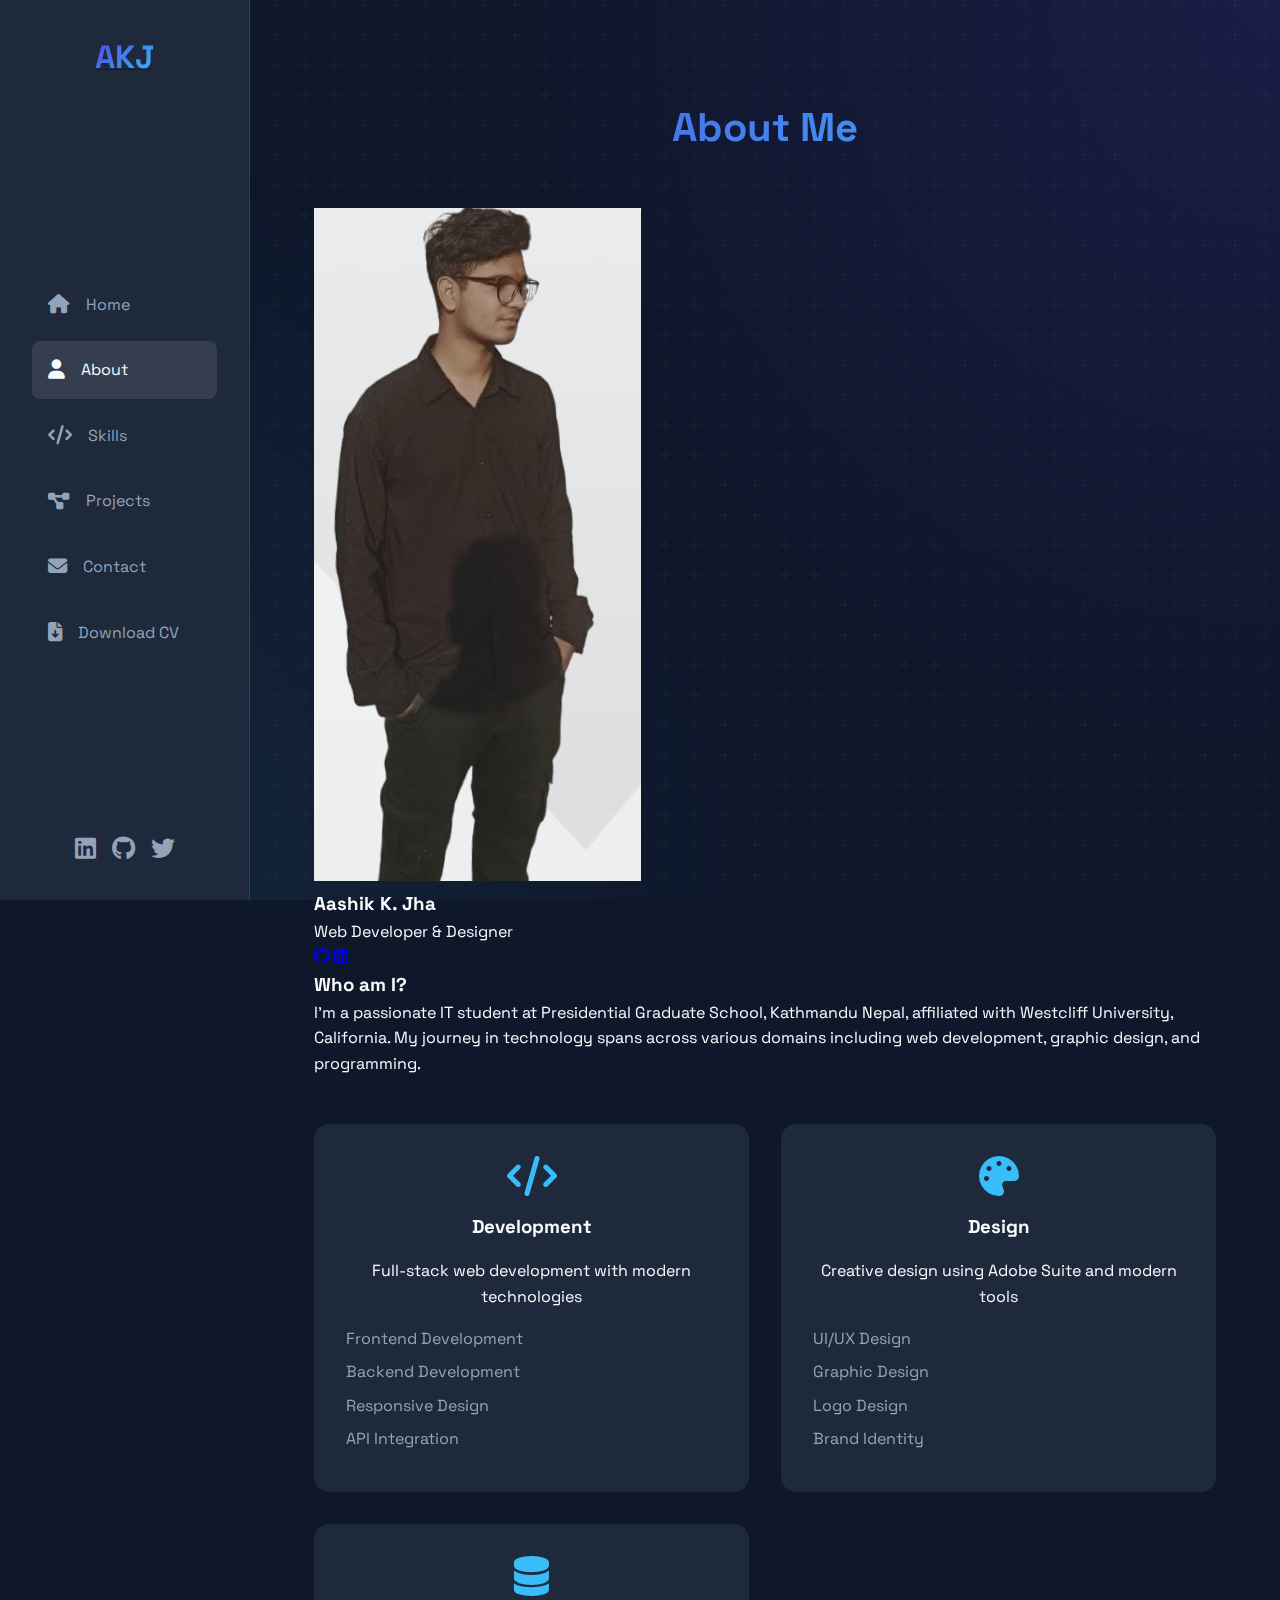
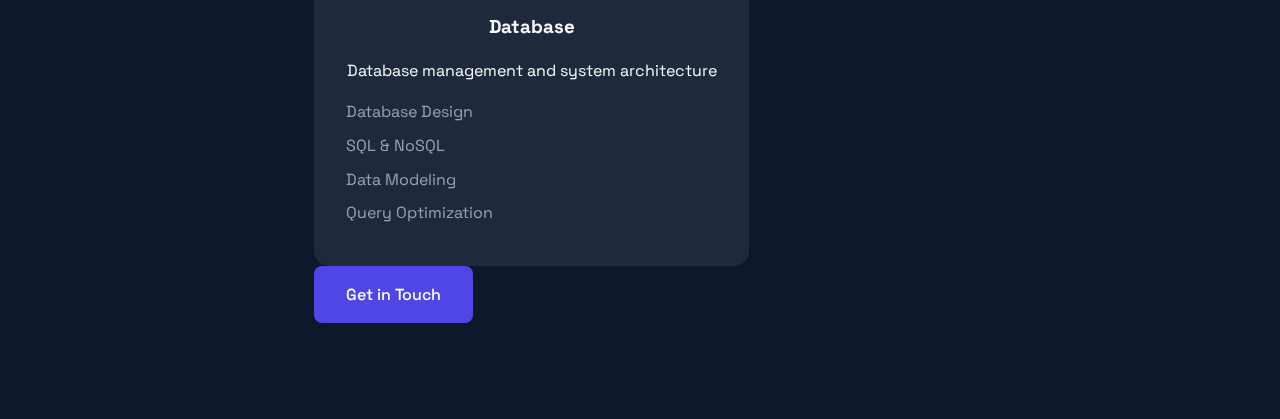
==== about.html @ 41267afb "website" ====
<!DOCTYPE html>
<html lang="en">
<head>
    <meta charset="UTF-8">
    <meta name="viewport" content="width=device-width, initial-scale=1.0">
    <title>Aashik K. Jha | About</title>
    <link rel="stylesheet" href="style.css">
    <link rel="stylesheet" href="https://cdnjs.cloudflare.com/ajax/libs/font-awesome/6.5.1/css/all.min.css">
    <link href="https://fonts.googleapis.com/css2?family=Space+Grotesk:wght@400;500;600;700&display=swap" rel="stylesheet">
</head>
<body>
    <!-- Background Animation -->
    <div class="bg-animation">
        <div class="bg-gradient"></div>
        <div class="bg-pattern"></div>
    </div>

    <!-- Include Navigation -->
    <div id="nav-placeholder"></div>

    <!-- Main Content -->
    <main class="main-content">
        <!-- About Section -->
        <section class="about section">
            <div class="container">
                <h2 class="section-title">About Me</h2>
                <div class="about-content">
                    <div class="about-profile">
                        <div class="profile-image-container">
                            <img src="profile.jpg" alt="Aashik K. Jha" class="profile-image">
                            <div class="profile-overlay">
                                <div class="profile-info">
                                    <h3>Aashik K. Jha</h3>
                                    <p>Web Developer & Designer</p>
                                    <div class="profile-links">
                                        <a href="https://github.com/Aashik99-art" target="_blank" title="GitHub">
                                            <i class="fab fa-github"></i>
                                        </a>
                                        <a href="https://www.linkedin.com/feed/?trk=onboarding-landing" target="_blank" title="LinkedIn">
                                            <i class="fab fa-linkedin"></i>
                                        </a>
                                    </div>
                                </div>
                            </div>
                        </div>
                    </div>
                    <div class="about-info">
                        <div class="about-text">
                            <h3>Who am I?</h3>
                            <p class="about-description">I'm a passionate IT student at Presidential Graduate School, Kathmandu Nepal, affiliated with Westcliff University, California. My journey in technology spans across various domains including web development, graphic design, and programming.</p>
                        </div>
                        <div class="about-cards">
                            <div class="about-card">
                                <i class="fas fa-code"></i>
                                <h3>Development</h3>
                                <p>Full-stack web development with modern technologies</p>
                                <ul class="card-list">
                                    <li>Frontend Development</li>
                                    <li>Backend Development</li>
                                    <li>Responsive Design</li>
                                    <li>API Integration</li>
                                </ul>
                            </div>
                            <div class="about-card">
                                <i class="fas fa-palette"></i>
                                <h3>Design</h3>
                                <p>Creative design using Adobe Suite and modern tools</p>
                                <ul class="card-list">
                                    <li>UI/UX Design</li>
                                    <li>Graphic Design</li>
                                    <li>Logo Design</li>
                                    <li>Brand Identity</li>
                                </ul>
                            </div>
                            <div class="about-card">
                                <i class="fas fa-database"></i>
                                <h3>Database</h3>
                                <p>Database management and system architecture</p>
                                <ul class="card-list">
                                    <li>Database Design</li>
                                    <li>SQL & NoSQL</li>
                                    <li>Data Modeling</li>
                                    <li>Query Optimization</li>
                                </ul>
                            </div>
                        </div>
                        <div class="about-cta">
                            <a href="contact.html" class="btn primary">Get in Touch</a>
                            
                        </div>
                    </div>
                </div>
            </div>
        </section>
    </main>

    <script src="https://code.jquery.com/jquery-3.6.0.min.js"></script>
    <script>
        $(function(){
            $("#nav-placeholder").load("nav.html", function() {
                // Add active class to about link
                $('a[href="about.html"]').addClass('active');
            });
        });
    </script>
    <script src="script.js"></script>
</body>
</html>
---- style.css ----
/* Reset and Base Styles */
:root {
    --primary-color: #4f46e5;
    --secondary-color: #818cf8;
    --background: #0f172a;
    --surface: #1e293b;
    --text-primary: #f8fafc;
    --text-secondary: #94a3b8;
    --accent: #38bdf8;
    --error: #ef4444;
    --success: #22c55e;
}

* {
    margin: 0;
    padding: 0;
    box-sizing: border-box;
    font-family: 'Space Grotesk', sans-serif;
}

html {
    scroll-behavior: smooth;
}

body {
    background-color: var(--background);
    color: var(--text-primary);
    line-height: 1.6;
    overflow-x: hidden;
}

/* Background Animation */
.bg-animation {
    position: fixed;
    top: 0;
    left: 0;
    width: 100%;
    height: 100%;
    z-index: -1;
    overflow: hidden;
}

.bg-gradient {
    position: absolute;
    width: 100%;
    height: 100%;
    background: radial-gradient(circle at top right, rgba(79, 70, 229, 0.15) 0%, transparent 50%),
                radial-gradient(circle at bottom left, rgba(56, 189, 248, 0.1) 0%, transparent 50%);
}

.bg-pattern {
    position: absolute;
    width: 100%;
    height: 100%;
    opacity: 0.5;
    background-image: url("data:image/svg+xml,%3Csvg width='60' height='60' viewBox='0 0 60 60' xmlns='http://www.w3.org/2000/svg'%3E%3Cg fill='none' fill-rule='evenodd'%3E%3Cg fill='%23ffffff' fill-opacity='0.05'%3E%3Cpath d='M36 34v-4h-2v4h-4v2h4v4h2v-4h4v-2h-4zm0-30V0h-2v4h-4v2h4v4h2V6h4V4h-4zM6 34v-4H4v4H0v2h4v4h2v-4h4v-2H6zM6 4V0H4v4H0v2h4v4h2V6h4V4H6z'/%3E%3C/g%3E%3C/g%3E%3C/svg%3E");
}

/* Sidebar Navigation */
.sidebar {
    position: fixed;
    left: 0;
    top: 0;
    height: 100vh;
    width: 250px;
    background: var(--surface);
    padding: 2rem;
    border-right: 1px solid rgba(255, 255, 255, 0.1);
    transition: transform 0.3s ease;
}

.sidebar-content {
    height: 100%;
    display: flex;
    flex-direction: column;
    justify-content: space-between;
}

.logo {
    text-align: center;
    margin-bottom: 2rem;
}

.gradient-text {
    background: linear-gradient(135deg, var(--primary-color), var(--accent));
    -webkit-background-clip: text;
    background-clip: text;
    -webkit-text-fill-color: transparent;
    font-size: 2rem;
    font-weight: 700;
}

.nav-list {
    list-style: none;
}

.nav-link {
    display: flex;
    align-items: center;
    padding: 1rem;
    color: var(--text-secondary);
    text-decoration: none;
    transition: all 0.3s ease;
    border-radius: 8px;
    margin-bottom: 0.5rem;
}

.nav-link i {
    margin-right: 1rem;
    font-size: 1.2rem;
}

.nav-link:hover,
.nav-link.active {
    color: var(--text-primary);
    background: rgba(255, 255, 255, 0.1);
}

.social-links {
    display: flex;
    justify-content: center;
    gap: 1rem;
}

.social-links a {
    color: var(--text-secondary);
    font-size: 1.5rem;
    transition: color 0.3s ease;
}

.social-links a:hover {
    color: var(--accent);
}

/* Main Content */
.main-content {
    margin-left: 250px;
    padding: 2rem;
    min-height: 100vh;
}

.section {
    padding: 4rem 0;
}

.container {
    max-width: 1200px;
    margin: 0 auto;
    padding: 0 2rem;
}

.section-title {
    font-size: 2.5rem;
    margin-bottom: 3rem;
    text-align: center;
    background: linear-gradient(135deg, var(--primary-color), var(--accent));
    -webkit-background-clip: text;
    background-clip: text;
    -webkit-text-fill-color: transparent;
}

/* Hero Section */
.hero-content {
    display: grid;
    grid-template-columns: 1fr 1fr;
    gap: 4rem;
    align-items: center;
}

.hero-text h1 {
    font-size: 3.5rem;
    margin-bottom: 1rem;
}

.hero-subtitle {
    font-size: 1.5rem;
    color: var(--accent);
    margin-bottom: 1.5rem;
}

.hero-description {
    color: var(--text-secondary);
    margin-bottom: 2rem;
}

.hero-image {
    position: relative;
}

.hero-image img {
    width: 100%;
    border-radius: 20px;
    position: relative;
    z-index: 1;
}

.hero-image-bg {
    position: absolute;
    top: 20px;
    left: 20px;
    width: 100%;
    height: 100%;
    background: var(--primary-color);
    border-radius: 20px;
    opacity: 0.3;
}

/* Buttons */
.btn {
    display: inline-flex;
    align-items: center;
    padding: 1rem 2rem;
    border-radius: 8px;
    font-weight: 500;
    text-decoration: none;
    transition: all 0.3s ease;
    border: none;
    cursor: pointer;
}

.btn i {
    margin-right: 0.5rem;
}

.btn.primary {
    background: var(--primary-color);
    color: white;
}

.btn.secondary {
    background: transparent;
    border: 2px solid var(--primary-color);
    color: var(--primary-color);
}

.btn:hover {
    transform: translateY(-2px);
    box-shadow: 0 5px 15px rgba(0, 0, 0, 0.3);
}

/* About Section */
.about-cards {
    display: grid;
    grid-template-columns: repeat(auto-fit, minmax(300px, 1fr));
    gap: 2rem;
    margin-top: 3rem;
}

.about-card {
    background: var(--surface);
    padding: 2rem;
    border-radius: 15px;
    text-align: center;
    transition: transform 0.3s ease;
}

.about-card:hover {
    transform: translateY(-5px);
}

.about-card i {
    font-size: 2.5rem;
    color: var(--accent);
    margin-bottom: 1rem;
}

.about-card h3 {
    margin-bottom: 1rem;
}

.card-list {
    list-style: none;
    text-align: left;
    margin-top: 1rem;
}

.card-list li {
    margin: 0.5rem 0;
    color: var(--text-secondary);
}

/* Skills Section */
.skills-section {
    margin-bottom: 4rem;
    padding: 2rem;
    background: var(--surface);
    border-radius: 15px;
    box-shadow: 0 4px 6px rgba(0, 0, 0, 0.1);
}

.skills-subtitle {
    font-size: 1.8rem;
    margin-bottom: 2rem;
    color: var(--text-primary);
    text-align: center;
    background: linear-gradient(135deg, var(--primary-color), var(--accent));
    -webkit-background-clip: text;
    background-clip: text;
    -webkit-text-fill-color: transparent;
}

.skills-grid {
    display: grid;
    grid-template-columns: repeat(auto-fit, minmax(250px, 1fr));
    gap: 2rem;
    margin-top: 2rem;
}

.skill-item {
    background: var(--background);
    padding: 1.5rem;
    border-radius: 10px;
    transition: transform 0.3s ease;
}

.skill-item:hover {
    transform: translateY(-5px);
}

.skill-info {
    display: flex;
    justify-content: space-between;
    align-items: center;
    margin-bottom: 1rem;
}

.skill-info h3 {
    color: var(--text-primary);
    font-size: 1.2rem;
}

.skill-info span {
    color: var(--accent);
    font-weight: 600;
}

.skill-bar {
    height: 8px;
    background: rgba(255, 255, 255, 0.1);
    border-radius: 4px;
    overflow: hidden;
}

.skill-percentage {
    height: 100%;
    background: linear-gradient(90deg, var(--primary-color), var(--accent));
    border-radius: 4px;
    transition: width 1s ease-in-out;
}

/* Soft Skills Grid */
.soft-skills-grid {
    display: grid;
    grid-template-columns: repeat(auto-fit, minmax(250px, 1fr));
    gap: 2rem;
    margin-top: 2rem;
}

.soft-skill-card {
    background: var(--background);
    padding: 2rem;
    border-radius: 10px;
    text-align: center;
    transition: transform 0.3s ease;
}

.soft-skill-card:hover {
    transform: translateY(-5px);
}

.soft-skill-card i {
    font-size: 2.5rem;
    color: var(--accent);
    margin-bottom: 1rem;
}

.soft-skill-card h3 {
    color: var(--text-primary);
    margin-bottom: 1rem;
}

.soft-skill-card p {
    color: var(--text-secondary);
    line-height: 1.6;
}

/* Tools Grid */
.tools-grid {
    display: grid;
    grid-template-columns: repeat(auto-fit, minmax(150px, 1fr));
    gap: 2rem;
    margin-top: 2rem;
}

.tool-card {
    background: var(--background);
    padding: 1.5rem;
    border-radius: 10px;
    text-align: center;
    transition: transform 0.3s ease;
}

.tool-card:hover {
    transform: translateY(-5px);
}

.tool-card img {
    width: 60px;
    height: 60px;
    object-fit: contain;
    margin-bottom: 1rem;
}

.tool-card h3 {
    color: var(--text-primary);
    font-size: 1.1rem;
}

/* Projects Section */
.project-categories {
    display: flex;
    justify-content: center;
    gap: 1rem;
    margin-bottom: 3rem;
}

.category-btn {
    padding: 0.75rem 1.5rem;
    background: var(--surface);
    border: none;
    border-radius: 8px;
    color: var(--text-secondary);
    cursor: pointer;
    transition: all 0.3s ease;
}

.category-btn.active,
.category-btn:hover {
    background: var(--primary-color);
    color: white;
}

.projects-grid {
    display: grid;
    grid-template-columns: repeat(auto-fit, minmax(300px, 1fr));
    gap: 2rem;
}

.project-card {
    position: relative;
    overflow: hidden;
    border-radius: 10px;
    box-shadow: 0 4px 6px rgba(0, 0, 0, 0.1);
    transition: transform 0.3s ease;
}

.project-card:hover {
    transform: translateY(-5px);
}

.project-image {
    position: relative;
    width: 100%;
    height: 300px;
    overflow: hidden;
}

.project-image img {
    width: 100%;
    height: 100%;
    object-fit: cover;
    transition: transform 0.3s ease;
}

.project-card:hover .project-image img {
    transform: scale(1.1);
}

.project-overlay {
    position: absolute;
    top: 0;
    left: 0;
    width: 100%;
    height: 100%;
    background: rgba(0, 0, 0, 0.8);
    display: flex;
    align-items: center;
    justify-content: center;
    opacity: 0;
    transition: opacity 0.3s ease;
}

.project-card:hover .project-overlay {
    opacity: 1;
}

.project-details {
    text-align: center;
    padding: 20px;
    color: var(--text-primary);
}

.project-details h3 {
    color: var(--primary-color);
    margin-bottom: 10px;
}

.project-tech {
    display: flex;
    flex-wrap: wrap;
    gap: 10px;
    justify-content: center;
    margin: 15px 0;
}

.project-tech span {
    background: rgba(255, 255, 255, 0.1);
    padding: 5px 10px;
    border-radius: 20px;
    font-size: 0.9em;
}

.project-links {
    margin-top: 20px;
}

.play-game-btn {
    background: var(--primary-color);
    color: var(--background);
    border: none;
    padding: 10px 20px;
    border-radius: 5px;
    cursor: pointer;
    transition: background 0.3s ease;
}

.play-game-btn:hover {
    background: var(--secondary-color);
}

/* Contact Section */
.contact-content {
    display: grid;
    grid-template-columns: 1fr 2fr;
    gap: 4rem;
}

.contact-cards {
    display: grid;
    gap: 2rem;
}

.contact-card {
    background: var(--surface);
    padding: 2rem;
    border-radius: 15px;
    text-align: center;
}

.contact-card i {
    font-size: 2rem;
    color: var(--accent);
    margin-bottom: 1rem;
}

.contact-card a {
    color: var(--text-primary);
    text-decoration: none;
    transition: color 0.3s ease;
}

.contact-card a:hover {
    color: var(--accent);
}

.contact-form {
    background: var(--surface);
    padding: 2rem;
    border-radius: 15px;
}

.form-group {
    margin-bottom: 1.5rem;
}

.form-group label {
    display: block;
    margin-bottom: 0.5rem;
    color: var(--text-secondary);
}

.form-group input,
.form-group textarea {
    width: 100%;
    padding: 1rem;
    background: var(--background);
    border: 1px solid rgba(255, 255, 255, 0.1);
    border-radius: 8px;
    color: var(--text-primary);
    font-size: 1rem;
}

.form-group textarea {
    height: 150px;
    resize: vertical;
}

/* Map Section */
.map-section {
    margin-top: 4rem;
}

.map-container {
    border-radius: 15px;
    overflow: hidden;
}

/* Mobile Navigation */
.mobile-nav-toggle {
    display: none;
    position: fixed;
    top: 1rem;
    right: 1rem;
    z-index: 1000;
    background: var(--surface);
    padding: 0.5rem;
    border-radius: 8px;
    cursor: pointer;
}

/* Responsive Design */
@media (max-width: 1024px) {
    .sidebar {
        transform: translateX(-100%);
    }

    .sidebar.active {
        transform: translateX(0);
    }

    .main-content {
        margin-left: 0;
    }

    .mobile-nav-toggle {
        display: block;
    }

    .hero-content {
        grid-template-columns: 1fr;
        text-align: center;
    }

    .contact-content {
        grid-template-columns: 1fr;
    }
}

@media (max-width: 768px) {
    .section-title {
        font-size: 2rem;
    }

    .hero-text h1 {
        font-size: 2.5rem;
    }

    .about-cards,
    .skills-grid,
    .projects-grid {
        grid-template-columns: 1fr;
    }

    .skills-tabs,
    .project-categories {
        flex-wrap: wrap;
    }

    .skills-section {
        padding: 1.5rem;
    }

    .skills-grid,
    .soft-skills-grid,
    .tools-grid {
        grid-template-columns: 1fr;
    }

    .skill-item,
    .soft-skill-card,
    .tool-card {
        padding: 1.2rem;
    }
}

/* Animations */
@keyframes fadeIn {
    from {
        opacity: 0;
        transform: translateY(20px);
    }
    to {
        opacity: 1;
        transform: translateY(0);
    }
}

.section {
    animation: fadeIn 1s ease-out;
}

/* Modal Styles */
.modal {
    display: none;
    position: fixed;
    z-index: 1000;
    left: 0;
    top: 0;
    width: 100%;
    height: 100%;
    background-color: rgba(0, 0, 0, 0.8);
    overflow: hidden;
}

.modal-content {
    position: relative;
    background-color: var(--surface);
    margin: 5% auto;
    padding: 20px;
    width: 80%;
    height: 80%;
    border-radius: 10px;
    box-shadow: 0 4px 20px rgba(0, 0, 0, 0.3);
}

.close-modal {
    position: absolute;
    right: 20px;
    top: 10px;
    color: var(--text-primary);
    font-size: 28px;
    font-weight: bold;
    cursor: pointer;
    transition: color 0.3s ease;
}

.close-modal:hover {
    color: var(--primary-color);
}

#gameFrame {
    width: 100%;
    height: 100%;
    border: none;
    border-radius: 8px;
}
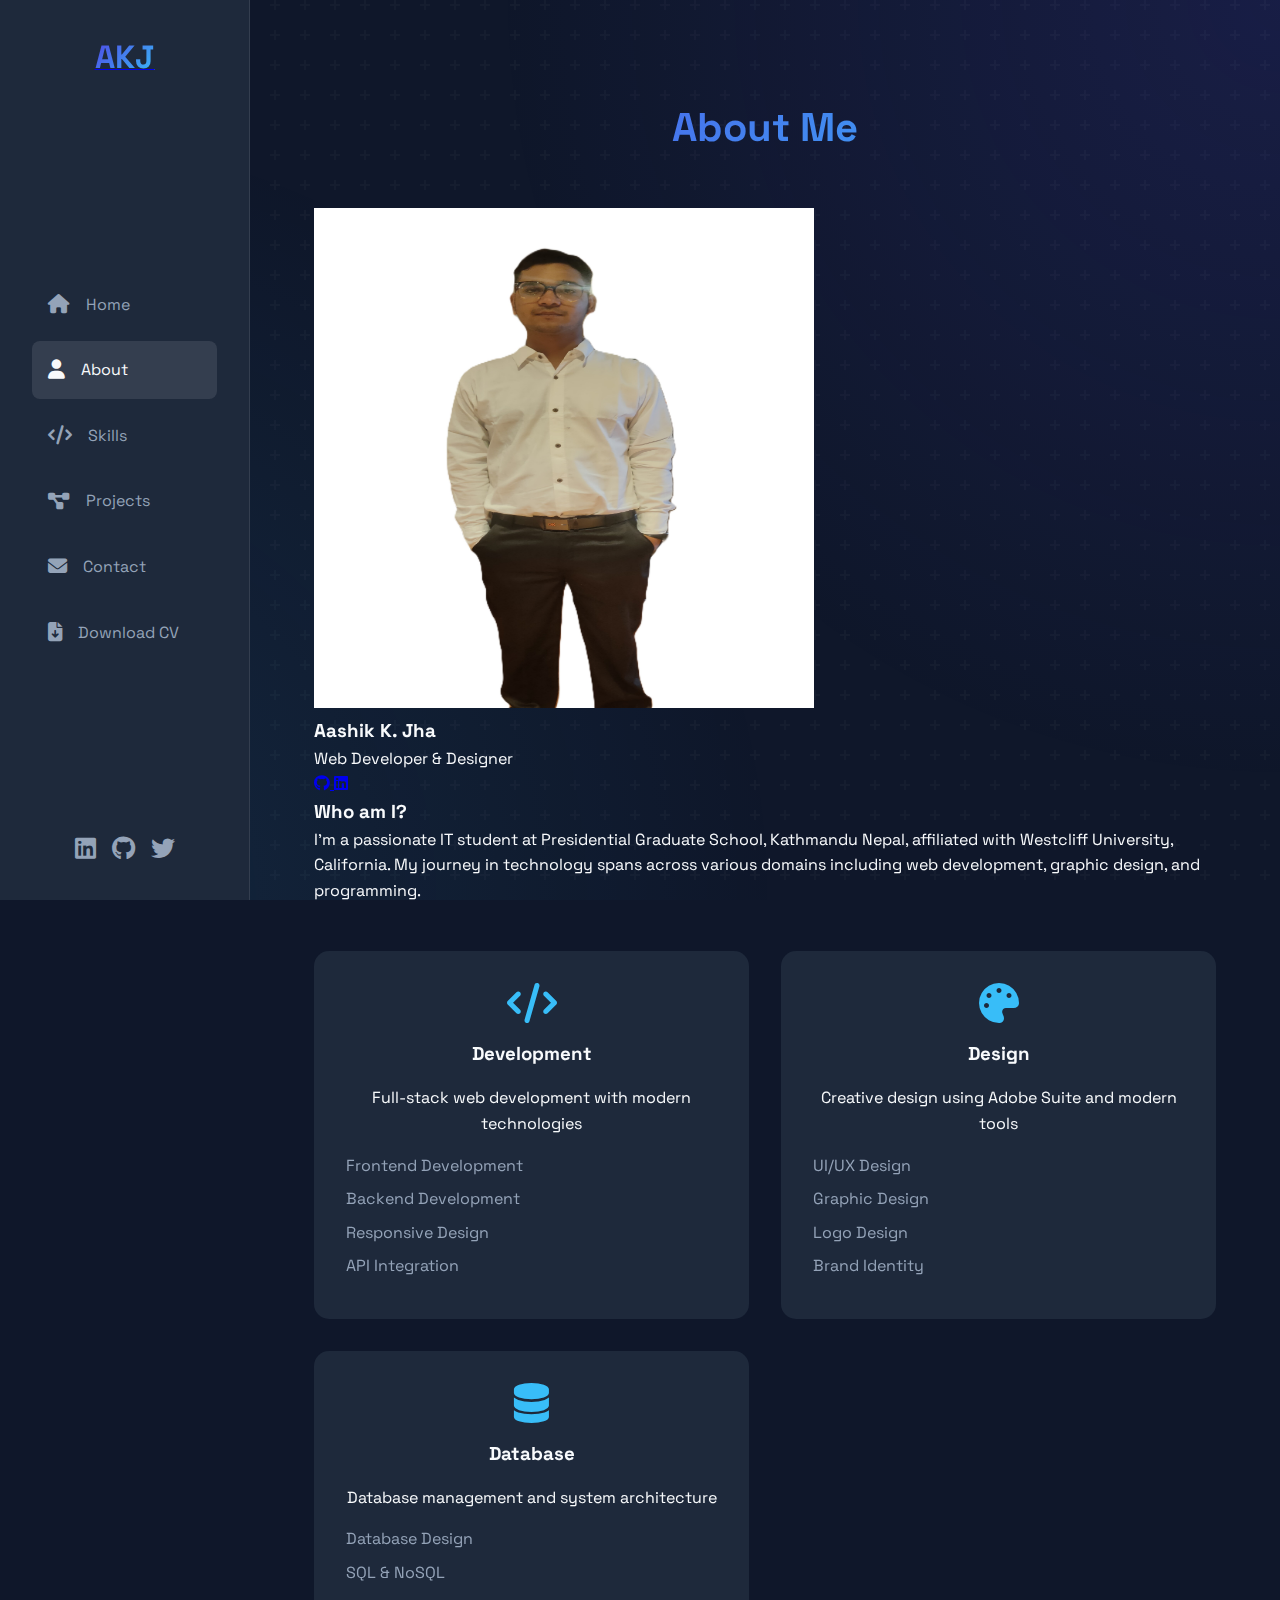
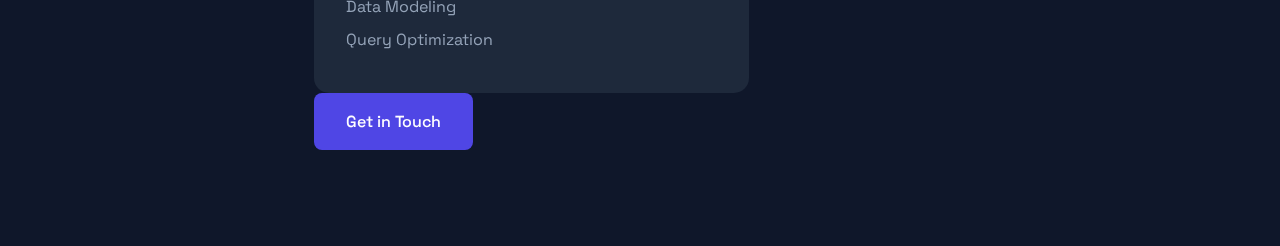
==== commit 86f5fa87: "aboutupdated" ====
--- a/about.html
+++ b/about.html
@@ -27,7 +27,7 @@
                 <div class="about-content">
                     <div class="about-profile">
                         <div class="profile-image-container">
-                            <img src="profile.jpg" alt="Aashik K. Jha" class="profile-image">
+                            <img style="height: 500px;  width:500px ;" src="profile.jpg" alt="Aashik K. Jha" class="profile-image">
                             <div class="profile-overlay">
                                 <div class="profile-info">
                                     <h3>Aashik K. Jha</h3>
